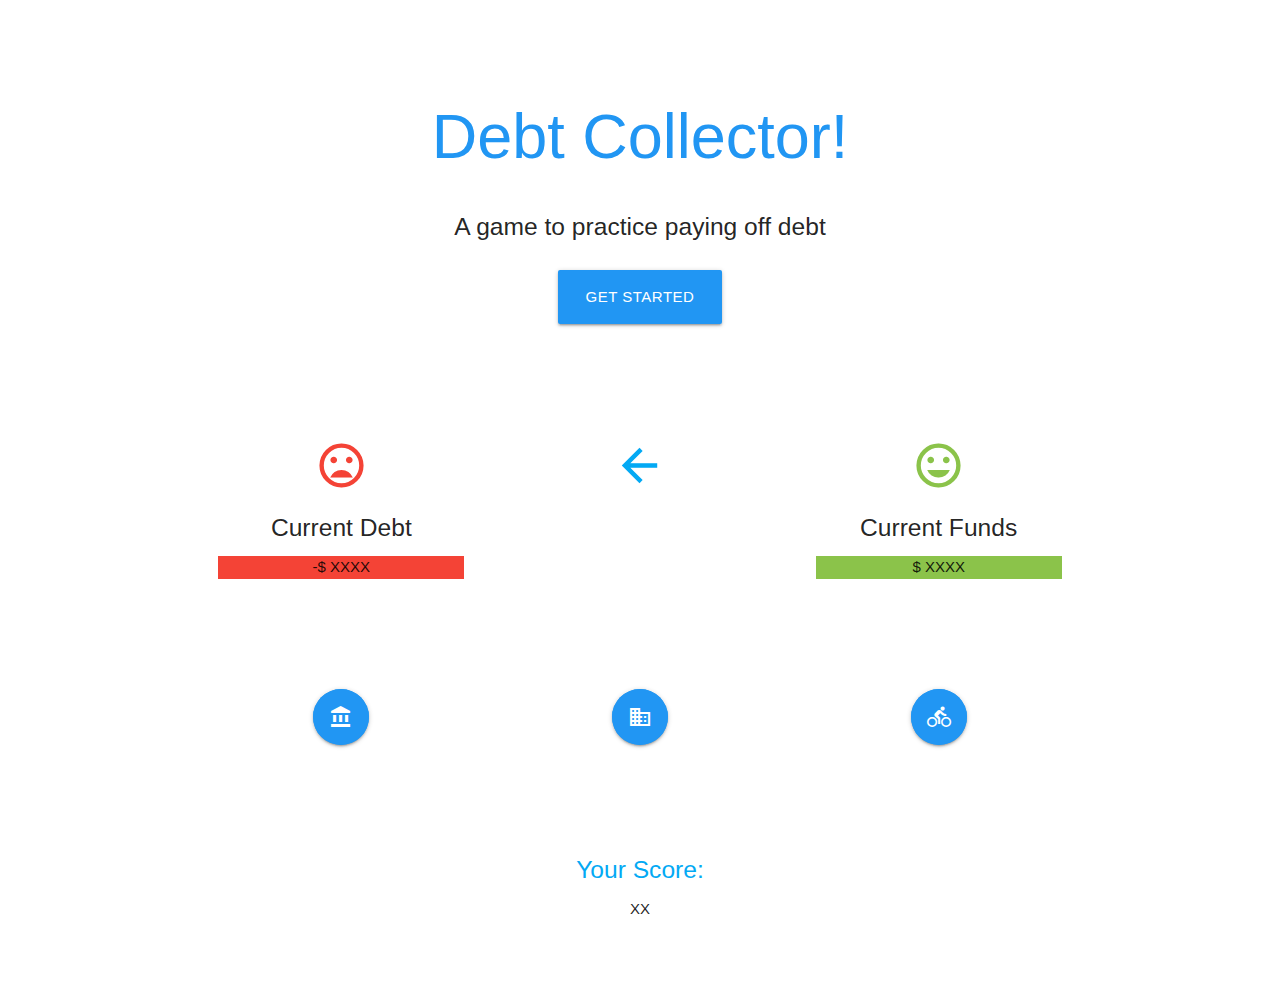
==== 04-crystalgame/index.html @ b30420af "new try" ====
<html lang="en-us">

<head>
    <meta charset="UTF-8">
    <title>Crystals Collector</title>

    <!--Let browser know website is optimized for mobile-->
    <meta name="viewport" content="width=device-width, initial-scale=1.0" />
    <!--Import materialize.css-->
    <link type="text/css" rel="stylesheet" href="assets/css/materialize.min.css" media="screen,projection" />
    <link href="https://fonts.googleapis.com/icon?family=Material+Icons" rel="stylesheet">
    <link href="assets/css/materialize.css" type="text/css" rel="stylesheet" media="screen,projection" />
    <link href="assets/css/style.css" type="text/css" rel="stylesheet" media="screen,projection" />
    <!-- jQuery Link -->
    <script type="text/javascript" src="https://cdnjs.cloudflare.com/ajax/libs/jquery/3.2.1/jquery.min.js"></script>
    <!-- Game Logic -->
    <script type="text/javascript" src="assets/javascript/game.js"></script>

</head>

<body>
    <div class="section no-pad-bot" id="index-banner">
        <div class="container">
            <br><br>
            <h1 id="title" class="header center blue-text">Debt Collector!</h1>
            <div class="row center">
                <h5 class="header col s12 light">A game to practice paying off debt</h5>
            </div>
            <div class="row center">
                <a id="start-button" class="btn-large waves-effect waves-light blue">Get Started</a>
            </div>
            <br><br>

        </div>
    </div>

    <div id="icons" class="container">
        <div class="section">

            <!--   Icon Section   -->
            <div class="row">
                <div class="col s12 m4">
                    <div class="icon-block">
                        <h2 class="center red-text"><i class="large material-icons">mood_bad</i></h2>
                        <h5 class="center">Current Debt</h5>

                        <p id="debt-area" class="center red">-$ XXXX</p>
                    </div>
                </div>

                <div class="col s12 m4">
                    <div class="icon-block">
                        <h2 class="center light-blue-text"><i class="large material-icons">arrow_back</i></h2>
                    </div>
                </div>

                <div class="col s12 m4">
                    <div class="icon-block">
                        <h2 class="center light-green-text"><i class="large material-icons">mood</i></h2>
                        <h5 class="center">Current Funds</h5>

                        <p id="funds-area" class="center light-green">$ XXXX</p>
                    </div>
                </div>

                <br><br>
            </div>
        </div>
    </div>

    <div id="icons buttons-area" class="container">
        <div class="section">

            <!--   Button Section   -->
            <div class="row">
                <br><br>
                <div class="center col s12 m4">
                    <a class="btn-floating btn-large blue pulse"><i id="savings" class="funds material-icons">account_balance</i></a>
                </div>
                <div class="center col s12 m4">
                    <a class="btn-floating btn-large blue pulse"><i id="job" class="funds material-icons">business</i></a>
                </div>
                <div class="center col s12 m4">
                    <a class="btn-floating btn-large blue pulse"><i id="sideHustle" class="funds material-icons">directions_bike</i></a>
                </div>
                <br><br>
            </div>
        </div>
    </div>

    <div class="section no-pad-bot" id="index-banner">
            <div class="container">
                <!-- Score Display -->
                <br><br>
                <h5 id="title score" class="header center light-blue-text">Your Score:</h5>

                <p id="win-area" class="center light">XX</p>
                <br><br>
            </div>
        </div>

    <!--JavaScript at end of body for optimized loading-->
    <script type="text/javascript" src="assets/javascript/materialize.min.js"></script>
    <script src="https://code.jquery.com/jquery-2.1.1.min.js"></script>
    <script src="assets/javascript/materialize.js"></script>
    <script src="assets/javascript/init.js"></script>
</body>
</body>

</html>
---- 04-crystalgame/assets/css/style.css ----
/* Custom Stylesheet */
/**
 * Use this file to override Materialize files so you can update
 * the core Materialize files in the future
 *
 * Made By MaterializeCSS.com
 */

.icon-block {
  padding: 0 15px;
}
.icon-block .material-icons {
	font-size: inherit;
}
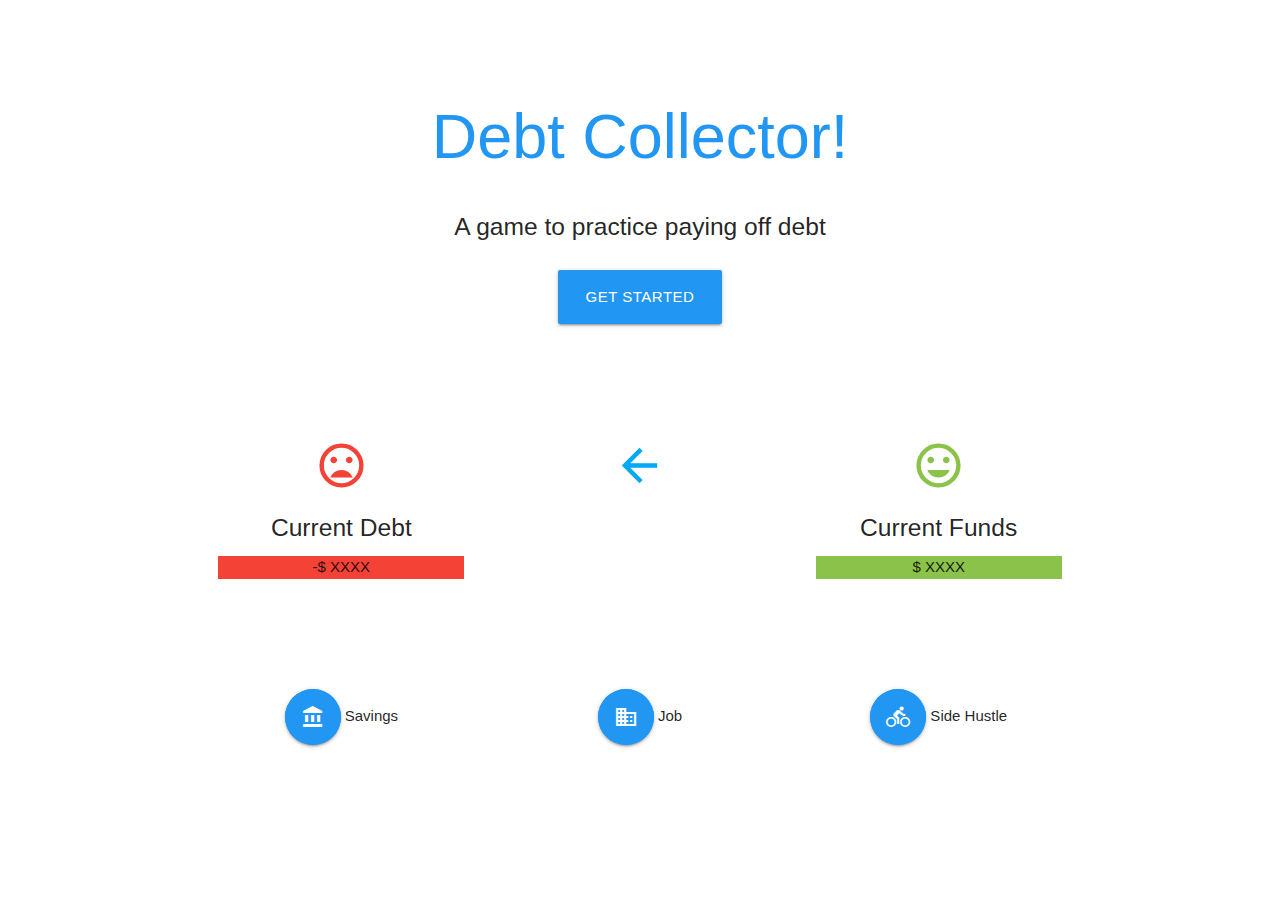
==== commit 3d3bafb7: "functional version" ====
--- a/04-crystalgame/index.html
+++ b/04-crystalgame/index.html
@@ -14,8 +14,7 @@
     <!-- jQuery Link -->
     <script type="text/javascript" src="https://cdnjs.cloudflare.com/ajax/libs/jquery/3.2.1/jquery.min.js"></script>
     <!-- Game Logic -->
-    <script type="text/javascript" src="assets/javascript/game.js"></script>
-
+   
 </head>
 
 <body>
@@ -74,36 +73,28 @@
             <!--   Button Section   -->
             <div class="row">
                 <br><br>
-                <div class="center col s12 m4">
-                    <a class="btn-floating btn-large blue pulse"><i id="savings" class="funds material-icons">account_balance</i></a>
+                <div id="savings" class="center col s12 m4" >
+                    <a class="btn-floating btn-large blue pulse"><i class="funds material-icons">account_balance</i></a> Savings
                 </div>
-                <div class="center col s12 m4">
-                    <a class="btn-floating btn-large blue pulse"><i id="job" class="funds material-icons">business</i></a>
+                <div  id="job" class="center col s12 m4">
+                    <a class="btn-floating btn-large blue pulse"><i class="funds material-icons">business</i></a> Job
                 </div>
-                <div class="center col s12 m4">
-                    <a class="btn-floating btn-large blue pulse"><i id="sideHustle" class="funds material-icons">directions_bike</i></a>
+                <div id="sideHustle" class="center col s12 m4">
+                    <a class="btn-floating btn-large blue pulse"><i class="funds material-icons">directions_bike</i></a> Side Hustle
                 </div>
                 <br><br>
             </div>
         </div>
     </div>
 
-    <div class="section no-pad-bot" id="index-banner">
-            <div class="container">
-                <!-- Score Display -->
-                <br><br>
-                <h5 id="title score" class="header center light-blue-text">Your Score:</h5>
-
-                <p id="win-area" class="center light">XX</p>
-                <br><br>
-            </div>
-        </div>
-
     <!--JavaScript at end of body for optimized loading-->
     <script type="text/javascript" src="assets/javascript/materialize.min.js"></script>
     <script src="https://code.jquery.com/jquery-2.1.1.min.js"></script>
     <script src="assets/javascript/materialize.js"></script>
     <script src="assets/javascript/init.js"></script>
+
+    <script type="text/javascript" src="assets/javascript/game.js"></script>
+
 </body>
 </body>
 
